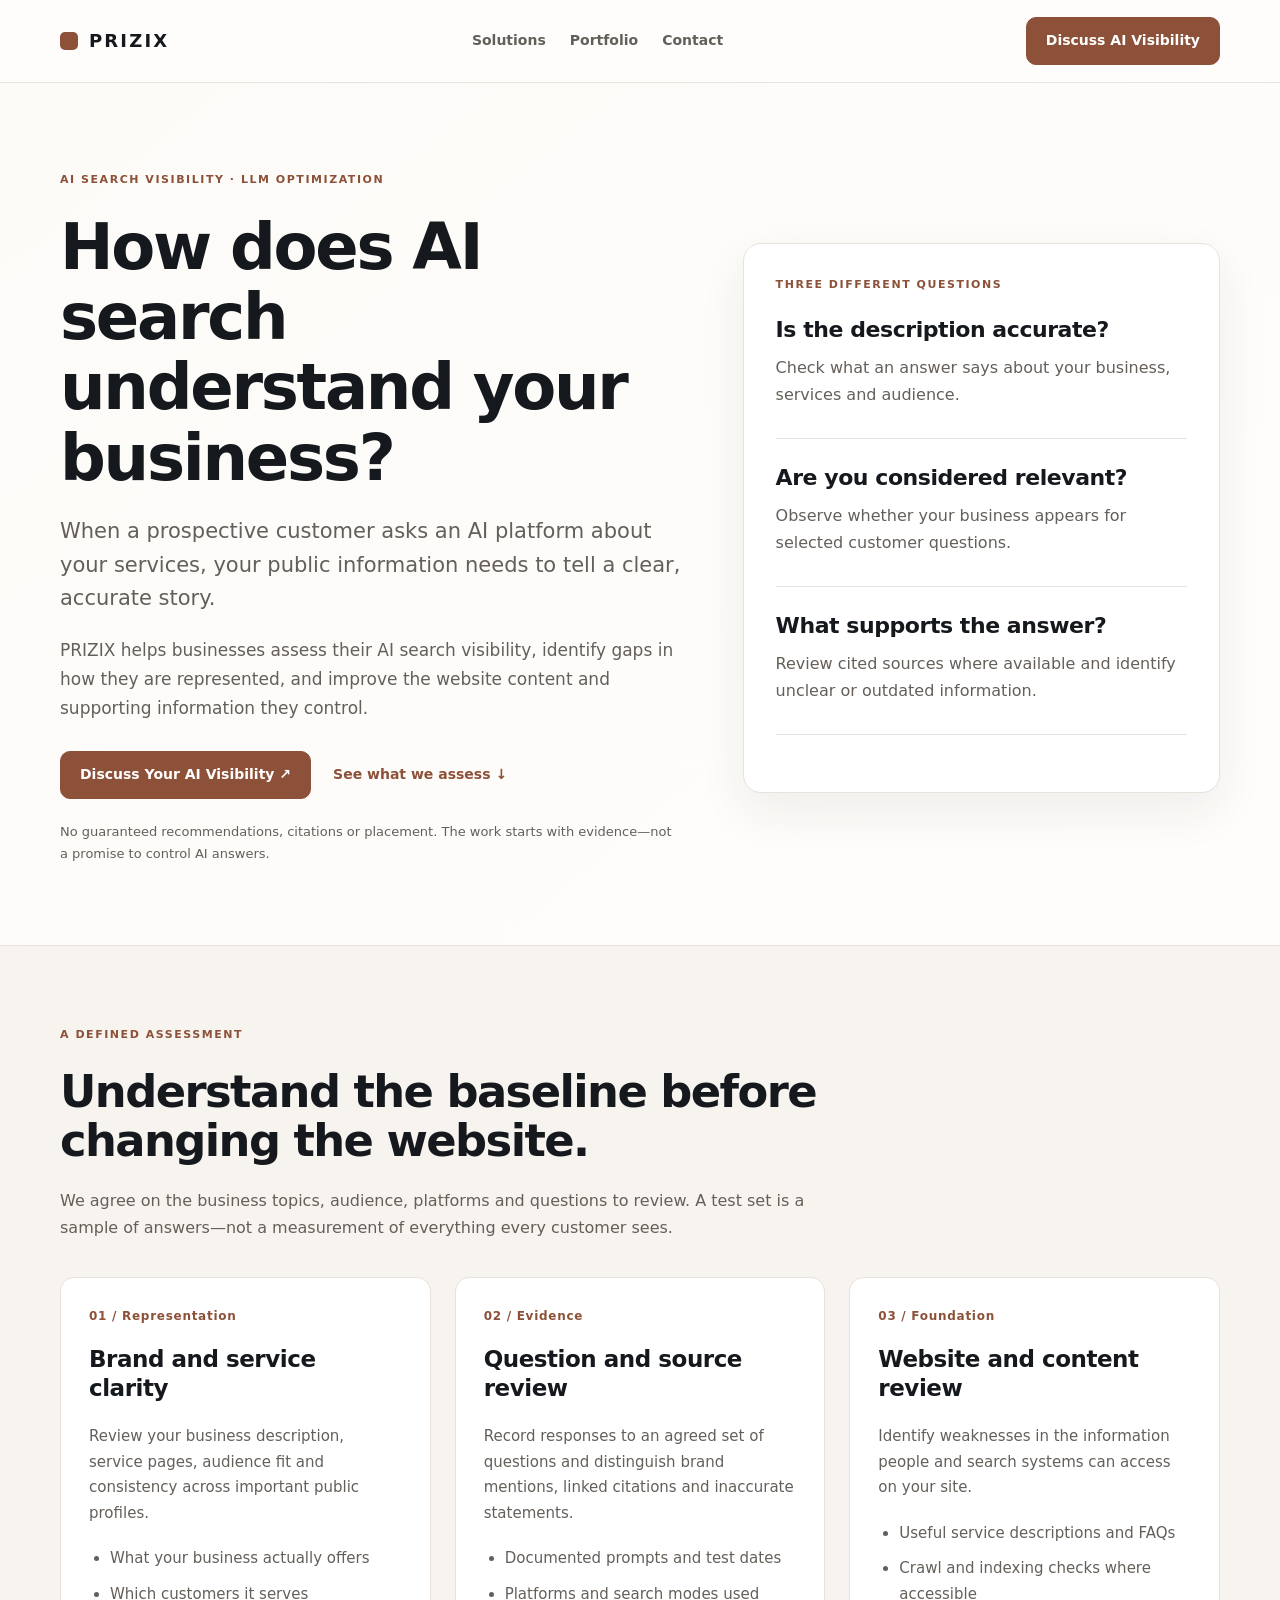
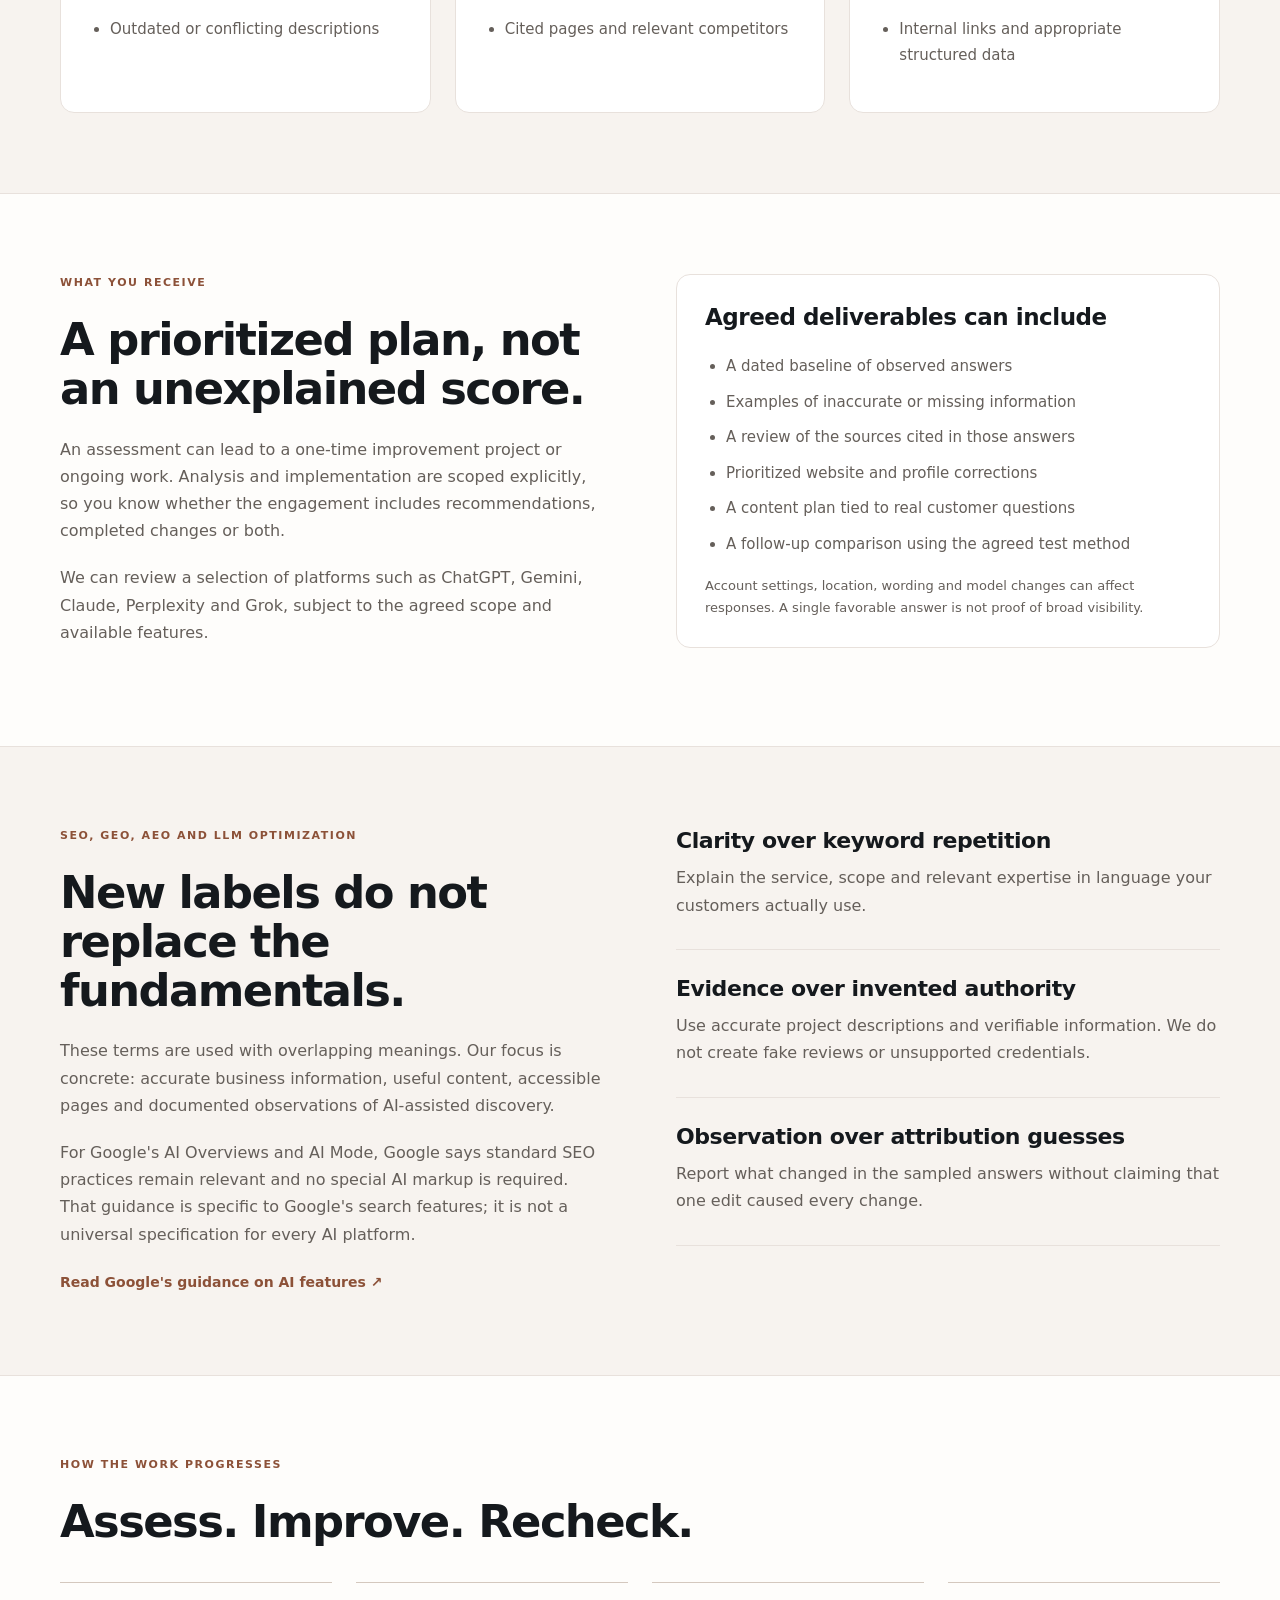
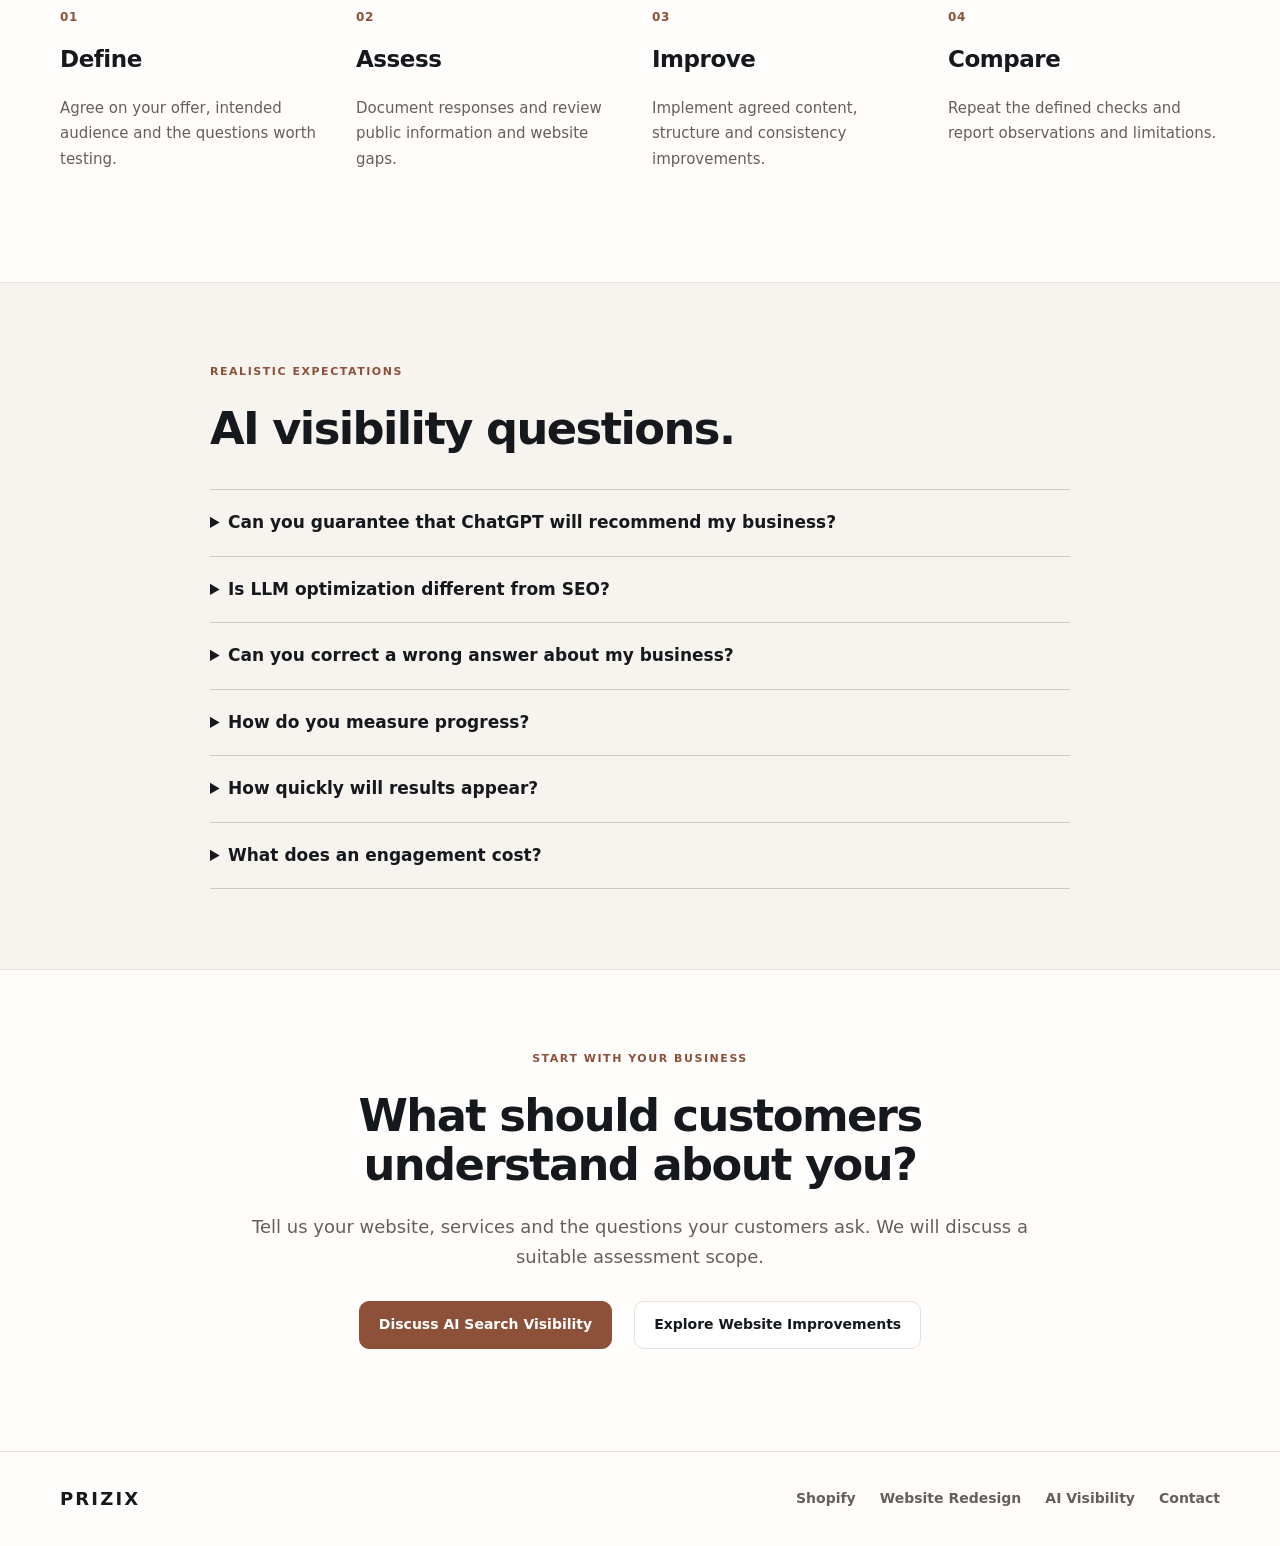
==== ai-search-visibility/index.html @ 083a82be "Add website redesign, AI visibility and WooCommerce migration service pages" ====
<!doctype html>
<html lang="en">
<head>
  <meta charset="utf-8"><meta name="viewport" content="width=device-width, initial-scale=1">
  <title>AI Search Visibility &amp; LLM Optimization Services | PRIZIX</title>
  <meta name="description" content="AI search visibility and LLM optimization services for businesses. Review brand representation, improve website clarity and track a defined set of AI questions.">
  <link rel="canonical" href="https://www.prizix.com/ai-search-visibility/">
  <link rel="icon" href="/favicon.svg" type="image/svg+xml"><link rel="stylesheet" href="/shopify/styles.css">
  <meta property="og:type" content="website"><meta property="og:title" content="AI Search Visibility &amp; LLM Optimization Services | PRIZIX">
  <meta property="og:description" content="Understand how AI-assisted search represents your business, identify gaps and prioritize practical improvements.">
  <meta property="og:url" content="https://www.prizix.com/ai-search-visibility/"><meta property="og:image" content="https://www.prizix.com/prizix-social-preview.png"><meta name="twitter:card" content="summary_large_image">
  <script type="application/ld+json">{"@context":"https://schema.org","@graph":[{"@type":"Service","name":"AI Search Visibility and LLM Optimization","url":"https://www.prizix.com/ai-search-visibility/","serviceType":"AI search visibility assessment and content improvement","provider":{"@type":"Organization","name":"PRIZIX","url":"https://www.prizix.com/"}},{"@type":"BreadcrumbList","itemListElement":[{"@type":"ListItem","position":1,"name":"Home","item":"https://www.prizix.com/"},{"@type":"ListItem","position":2,"name":"AI Search Visibility","item":"https://www.prizix.com/ai-search-visibility/"}]}]}</script>
</head>
<body>
  <a class="skip" href="#main">Skip to content</a>
  <header class="nav"><div class="container nav-inner"><a class="brand" href="/" aria-label="PRIZIX home"><span class="brand-dot" aria-hidden="true"></span>PRIZIX</a><nav aria-label="Primary navigation"><a href="/#solutions">Solutions</a><a href="/#portfolio">Portfolio</a><a href="/#contact">Contact</a></nav><a class="btn primary" href="/#contact">Discuss AI Visibility</a></div></header>
  <main id="main">
    <section class="hero"><div class="container hero-grid"><div><p class="eyebrow">AI search visibility · LLM optimization</p><h1>How does AI search understand your business?</h1><p class="lead">When a prospective customer asks an AI platform about your services, your public information needs to tell a clear, accurate story.</p><p class="intro">PRIZIX helps businesses assess their AI search visibility, identify gaps in how they are represented, and improve the website content and supporting information they control.</p><div class="actions"><a class="btn primary" href="/#contact">Discuss Your AI Visibility ↗</a><a class="text-link" href="#assessment">See what we assess ↓</a></div><p class="small">No guaranteed recommendations, citations or placement. The work starts with evidence—not a promise to control AI answers.</p></div><aside class="hero-card"><p class="eyebrow">Three different questions</p><div class="stack"><article><h3>Is the description accurate?</h3><p>Check what an answer says about your business, services and audience.</p></article><article><h3>Are you considered relevant?</h3><p>Observe whether your business appears for selected customer questions.</p></article><article><h3>What supports the answer?</h3><p>Review cited sources where available and identify unclear or outdated information.</p></article></div></aside></div></section>
    <section class="section tinted" id="assessment"><div class="container"><div class="section-head"><p class="eyebrow">A defined assessment</p><h2>Understand the baseline before changing the website.</h2><p>We agree on the business topics, audience, platforms and questions to review. A test set is a sample of answers—not a measurement of everything every customer sees.</p></div><div class="grid three"><article class="card"><span class="number">01 / Representation</span><h3>Brand and service clarity</h3><p>Review your business description, service pages, audience fit and consistency across important public profiles.</p><ul><li>What your business actually offers</li><li>Which customers it serves</li><li>Outdated or conflicting descriptions</li></ul></article><article class="card"><span class="number">02 / Evidence</span><h3>Question and source review</h3><p>Record responses to an agreed set of questions and distinguish brand mentions, linked citations and inaccurate statements.</p><ul><li>Documented prompts and test dates</li><li>Platforms and search modes used</li><li>Cited pages and relevant competitors</li></ul></article><article class="card"><span class="number">03 / Foundation</span><h3>Website and content review</h3><p>Identify weaknesses in the information people and search systems can access on your site.</p><ul><li>Useful service descriptions and FAQs</li><li>Crawl and indexing checks where accessible</li><li>Internal links and appropriate structured data</li></ul></article></div></div></section>
    <section class="section"><div class="container split"><div><p class="eyebrow">What you receive</p><h2>A prioritized plan, not an unexplained score.</h2><p>An assessment can lead to a one-time improvement project or ongoing work. Analysis and implementation are scoped explicitly, so you know whether the engagement includes recommendations, completed changes or both.</p><p>We can review a selection of platforms such as ChatGPT, Gemini, Claude, Perplexity and Grok, subject to the agreed scope and available features.</p></div><div class="card"><h3>Agreed deliverables can include</h3><ul><li>A dated baseline of observed answers</li><li>Examples of inaccurate or missing information</li><li>A review of the sources cited in those answers</li><li>Prioritized website and profile corrections</li><li>A content plan tied to real customer questions</li><li>A follow-up comparison using the agreed test method</li></ul><p class="small">Account settings, location, wording and model changes can affect responses. A single favorable answer is not proof of broad visibility.</p></div></div></section>
    <section class="section tinted"><div class="container split"><div><p class="eyebrow">SEO, GEO, AEO and LLM optimization</p><h2>New labels do not replace the fundamentals.</h2><p>These terms are used with overlapping meanings. Our focus is concrete: accurate business information, useful content, accessible pages and documented observations of AI-assisted discovery.</p><p>For Google's AI Overviews and AI Mode, Google says standard SEO practices remain relevant and no special AI markup is required. That guidance is specific to Google's search features; it is not a universal specification for every AI platform.</p><a class="text-link" href="https://developers.google.com/search/docs/appearance/ai-features">Read Google's guidance on AI features ↗</a></div><div class="stack"><article><h3>Clarity over keyword repetition</h3><p>Explain the service, scope and relevant expertise in language your customers actually use.</p></article><article><h3>Evidence over invented authority</h3><p>Use accurate project descriptions and verifiable information. We do not create fake reviews or unsupported credentials.</p></article><article><h3>Observation over attribution guesses</h3><p>Report what changed in the sampled answers without claiming that one edit caused every change.</p></article></div></div></section>
    <section class="section"><div class="container"><div class="section-head"><p class="eyebrow">How the work progresses</p><h2>Assess. Improve. Recheck.</h2></div><ol class="grid four process"><li><span class="number">01</span><h3>Define</h3><p>Agree on your offer, intended audience and the questions worth testing.</p></li><li><span class="number">02</span><h3>Assess</h3><p>Document responses and review public information and website gaps.</p></li><li><span class="number">03</span><h3>Improve</h3><p>Implement agreed content, structure and consistency improvements.</p></li><li><span class="number">04</span><h3>Compare</h3><p>Repeat the defined checks and report observations and limitations.</p></li></ol></div></section>
    <section class="section tinted"><div class="container faq"><p class="eyebrow">Realistic expectations</p><h2>AI visibility questions.</h2><details><summary>Can you guarantee that ChatGPT will recommend my business?</summary><p>No. PRIZIX does not control AI platforms, their sources or their recommendations. We can improve information you control and report observed answers, but cannot guarantee inclusion.</p></details><details><summary>Is LLM optimization different from SEO?</summary><p>There is substantial overlap in content quality, accessibility and clarity. AI visibility work additionally examines how selected AI answers describe or mention your business. It is not a replacement for technical SEO or useful service pages.</p></details><details><summary>Can you correct a wrong answer about my business?</summary><p>We can identify inaccurate source information and help correct pages or profiles you control. We can also document platform feedback options where available. Whether and when an AI platform changes its answer is outside our control.</p></details><details><summary>How do you measure progress?</summary><p>We compare a defined set of prompts, dates and platforms, recording mentions, citations and factual accuracy. Referral traffic and inquiries can be considered where tracking is available, but not every AI interaction produces a measurable website visit.</p></details><details><summary>How quickly will results appear?</summary><p>There is no reliable universal timeline. Source updates, retrieval behavior and model changes vary. We separate completed work from observed visibility changes rather than promising a result by a specific date.</p></details><details><summary>What does an engagement cost?</summary><p>Cost depends on the platforms and questions reviewed, the number of pages or profiles, implementation needs and any ongoing reporting. We agree on those deliverables before quoting.</p></details></div></section>
    <section class="section"><div class="container closing"><p class="eyebrow">Start with your business</p><h2>What should customers understand about you?</h2><p>Tell us your website, services and the questions your customers ask. We will discuss a suitable assessment scope.</p><div class="actions"><a class="btn primary" href="/#contact">Discuss AI Search Visibility</a><a class="btn" href="/website-redesign/">Explore Website Improvements</a></div></div></section>
  </main>
  <footer><div class="container footer-inner"><a class="brand" href="/">PRIZIX</a><nav aria-label="Footer navigation"><a href="/shopify/">Shopify</a><a href="/website-redesign/">Website Redesign</a><a href="/ai-search-visibility/" aria-current="page">AI Visibility</a><a href="/#contact">Contact</a></nav></div></footer>
</body>
</html>
---- shopify/styles.css ----
:root{--bg:#fefdfb;--surface:#fff;--tinted:#f7f3ef;--ink:#15191d;--muted:#655f5a;--line:#e8e1dc;--accent:#8c5138;--accent-hover:#75412c}
*{box-sizing:border-box}html{scroll-behavior:smooth;scroll-padding-top:120px}body{margin:0;background:var(--bg);color:var(--ink);font-family:ui-sans-serif,system-ui,-apple-system,"Segoe UI",sans-serif;line-height:1.7}a{color:inherit;text-decoration:none}p{color:var(--muted);margin:0 0 20px}h1,h2,h3{line-height:1.1;letter-spacing:-.035em;margin:0 0 22px}h1{font-size:clamp(42px,5vw,70px);max-width:750px}h2{font-size:clamp(32px,3.5vw,48px)}h3{font-size:23px;letter-spacing:-.02em;line-height:1.25}ul{padding-left:21px;color:var(--muted)}li{margin-bottom:10px}strong{color:var(--ink)}.container{width:min(1160px,calc(100% - 48px));margin:auto}.nav{position:sticky;top:0;z-index:10;background:rgba(254,253,251,.97);border-bottom:1px solid var(--line)}.nav-inner{display:flex;align-items:center;justify-content:space-between;gap:24px;padding:17px 0}.brand{display:inline-flex;align-items:center;gap:11px;font-size:18px;letter-spacing:.12em;font-weight:900;white-space:nowrap}.brand-dot{width:18px;height:18px;border-radius:5px;background:var(--accent)}nav{display:flex;flex-wrap:wrap;gap:24px;font-size:14px;font-weight:650;color:var(--muted)}nav a:hover,.text-link:hover{color:var(--accent);text-decoration:underline}.btn{display:inline-flex;align-items:center;justify-content:center;gap:12px;min-height:48px;padding:12px 19px;border-radius:10px;border:1px solid var(--line);background:white;font-size:14px;font-weight:750;line-height:1.4;text-align:center}.btn.primary{background:var(--accent);border-color:var(--accent);color:white}.btn.primary:hover{background:var(--accent-hover)}a:focus-visible,summary:focus-visible{outline:3px solid var(--accent);outline-offset:5px}.skip{position:fixed;top:-90px;left:16px;background:white;padding:12px;z-index:30}.skip:focus{top:12px}.hero{padding:88px 0 80px;background:linear-gradient(140deg,#fcfbf8,transparent)}.hero-grid{display:grid;grid-template-columns:1.3fr 1fr;align-items:center;gap:62px}.eyebrow{text-transform:uppercase;letter-spacing:.14em;font-size:11px;font-weight:850;color:var(--accent);margin-bottom:22px}.lead{font-size:21px;line-height:1.6}.intro{font-size:17px}.actions{display:flex;align-items:center;flex-wrap:wrap;gap:22px;margin:28px 0 22px}.text-link{font-size:14px;font-weight:750;color:var(--accent)}.small{font-size:13px;line-height:1.7;margin:18px 0 0}.hero-card{background:white;border:1px solid var(--line);border-radius:18px;padding:32px;box-shadow:0 18px 48px rgba(58,38,28,.07)}.hero-card>a{display:flex;gap:14px;align-items:baseline;border-top:1px solid var(--line);padding:23px 0}.hero-card>a:hover strong{color:var(--accent)}.hero-card strong{display:block;font-size:16px;line-height:1.4}.hero-card small{display:block;color:var(--muted);font-size:13px;line-height:1.65;margin-top:6px}.number{color:var(--accent);font-size:12px;font-weight:800;letter-spacing:.06em;display:block;margin-bottom:18px}.hero-card .number{margin:0}.card-note{padding:23px 0 0;border-top:1px solid var(--line);font-size:22px;font-weight:650;letter-spacing:-.03em;line-height:1.4}.section{padding:80px 0}.tinted{background:var(--tinted);border-block:1px solid var(--line)}.section-head{max-width:760px;margin-bottom:36px}.grid{display:grid;gap:24px}.three{grid-template-columns:repeat(3,minmax(0,1fr))}.four{grid-template-columns:repeat(4,minmax(0,1fr))}.card{background:white;border:1px solid var(--line);border-radius:14px;padding:28px}.card p,.card li{font-size:15px}.card .small{font-size:13px}.split{display:grid;grid-template-columns:1fr 1fr;gap:72px;align-items:start}.stack article{border-bottom:1px solid var(--line);margin-bottom:25px;padding-bottom:10px}.stack h3{font-size:22px;margin-bottom:10px}.process{list-style:none;padding:0;margin:0}.process li{border-top:1px solid #d4c8be;padding-top:24px}.process p{font-size:15px}.faq{max-width:860px}.faq h2{margin-bottom:36px}details{border-top:1px solid #d4c8be;padding:20px 0}details:last-child{border-bottom:1px solid #d4c8be}summary{cursor:pointer;font-size:17px;font-weight:650;line-height:1.5;padding-right:12px}details p{margin:18px 0 0;font-size:15px;max-width:740px}.closing{max-width:820px;text-align:center}.closing .actions{justify-content:center}.closing>p:not(.eyebrow){font-size:18px}footer{border-top:1px solid var(--line);padding:32px 0}.footer-inner{display:flex;justify-content:space-between;align-items:center;gap:24px}
@media(max-width:960px){.hero-grid{gap:32px;grid-template-columns:1.15fr 1fr}.three{grid-template-columns:1fr}.four{grid-template-columns:1fr 1fr}.split{gap:32px}.nav-inner{gap:16px}nav{gap:16px}.hero{padding:60px 0}.hero-card{padding:24px}}
@media(max-width:700px){html{scroll-padding-top:155px}.container{width:calc(100% - 36px)}.nav-inner{flex-wrap:wrap;padding:14px 0;gap:12px}.nav-inner nav{order:3;width:100%;justify-content:center;font-size:13px}.nav-inner>.btn{font-size:12px;min-height:42px;padding:9px 12px}.hero-grid,.split,.four{grid-template-columns:1fr}.hero-grid{gap:34px}.hero{padding:42px 0 52px}.lead{font-size:19px}.section{padding:54px 0}.card{padding:24px}.actions{gap:18px}.footer-inner{align-items:flex-start;flex-direction:column}.footer-inner nav{gap:16px}.closing{text-align:left}.closing .actions{justify-content:flex-start}}
@media(prefers-reduced-motion:reduce){html{scroll-behavior:auto}}
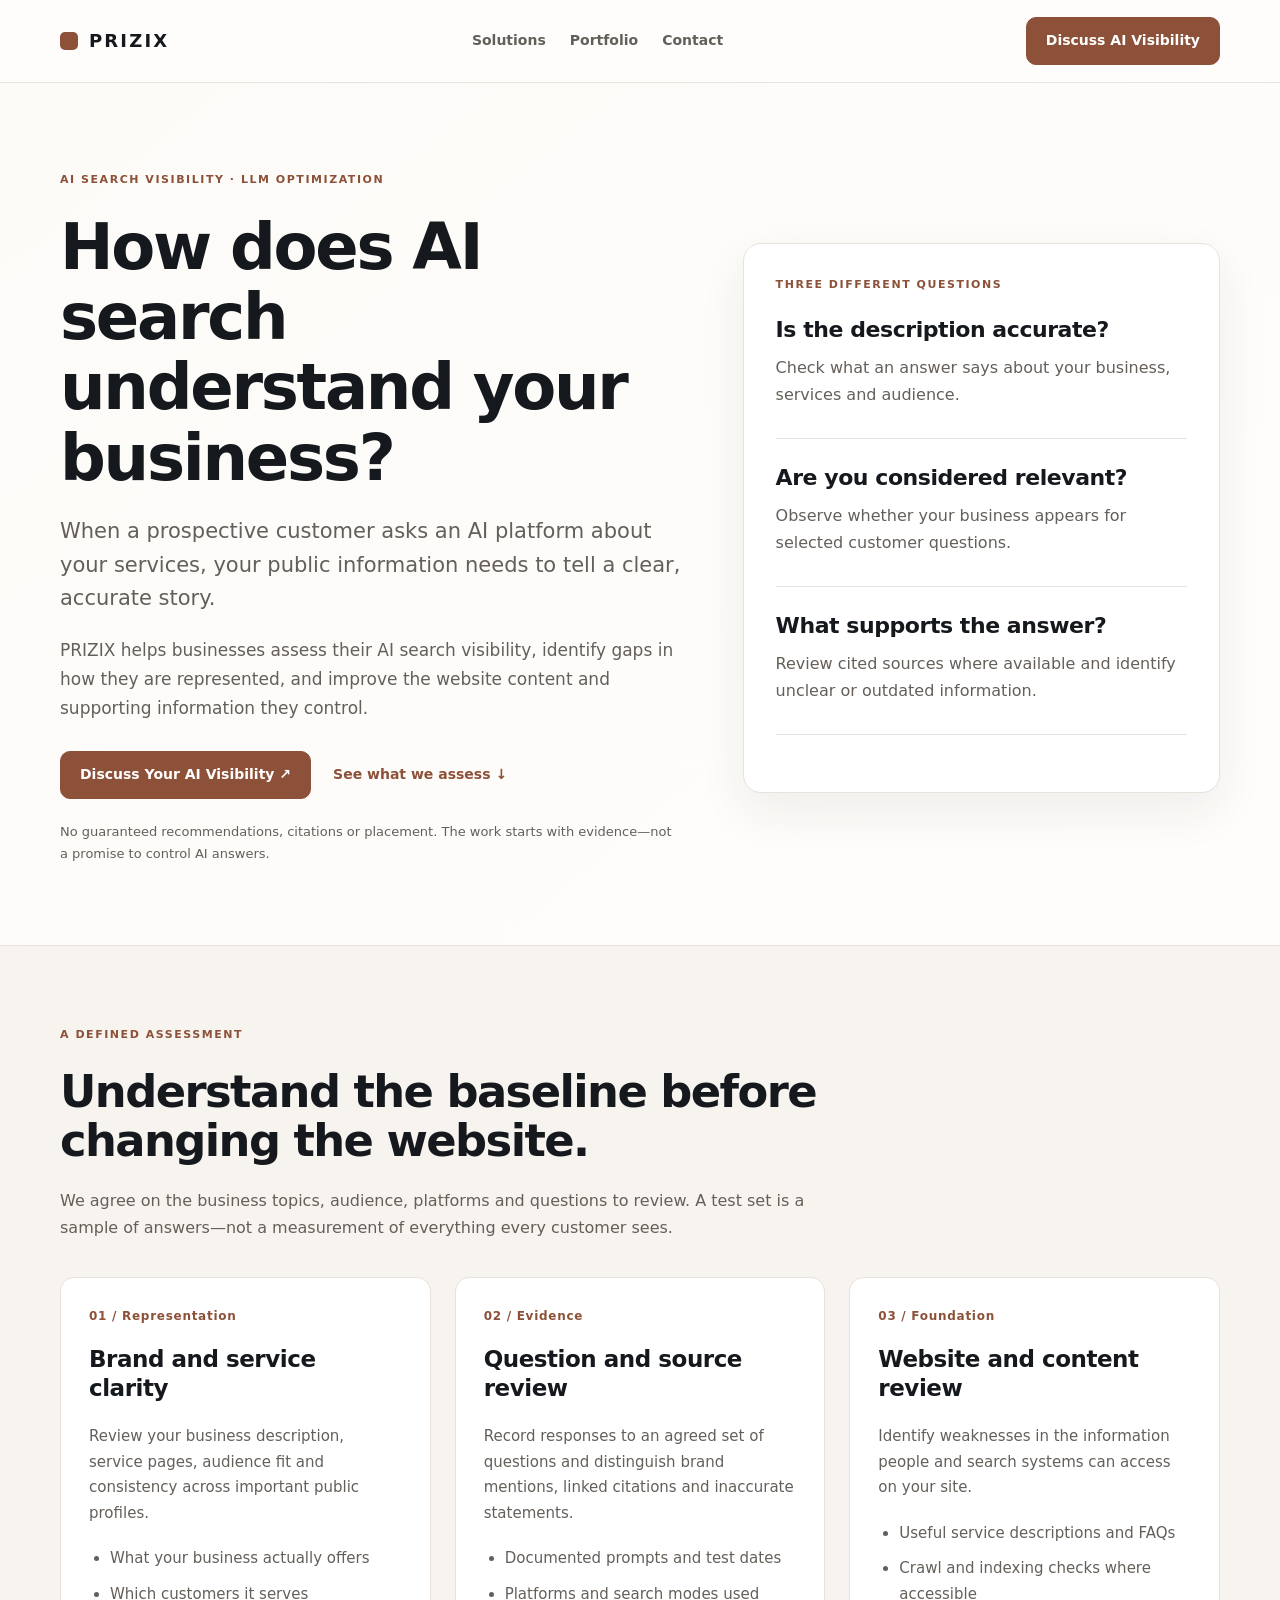
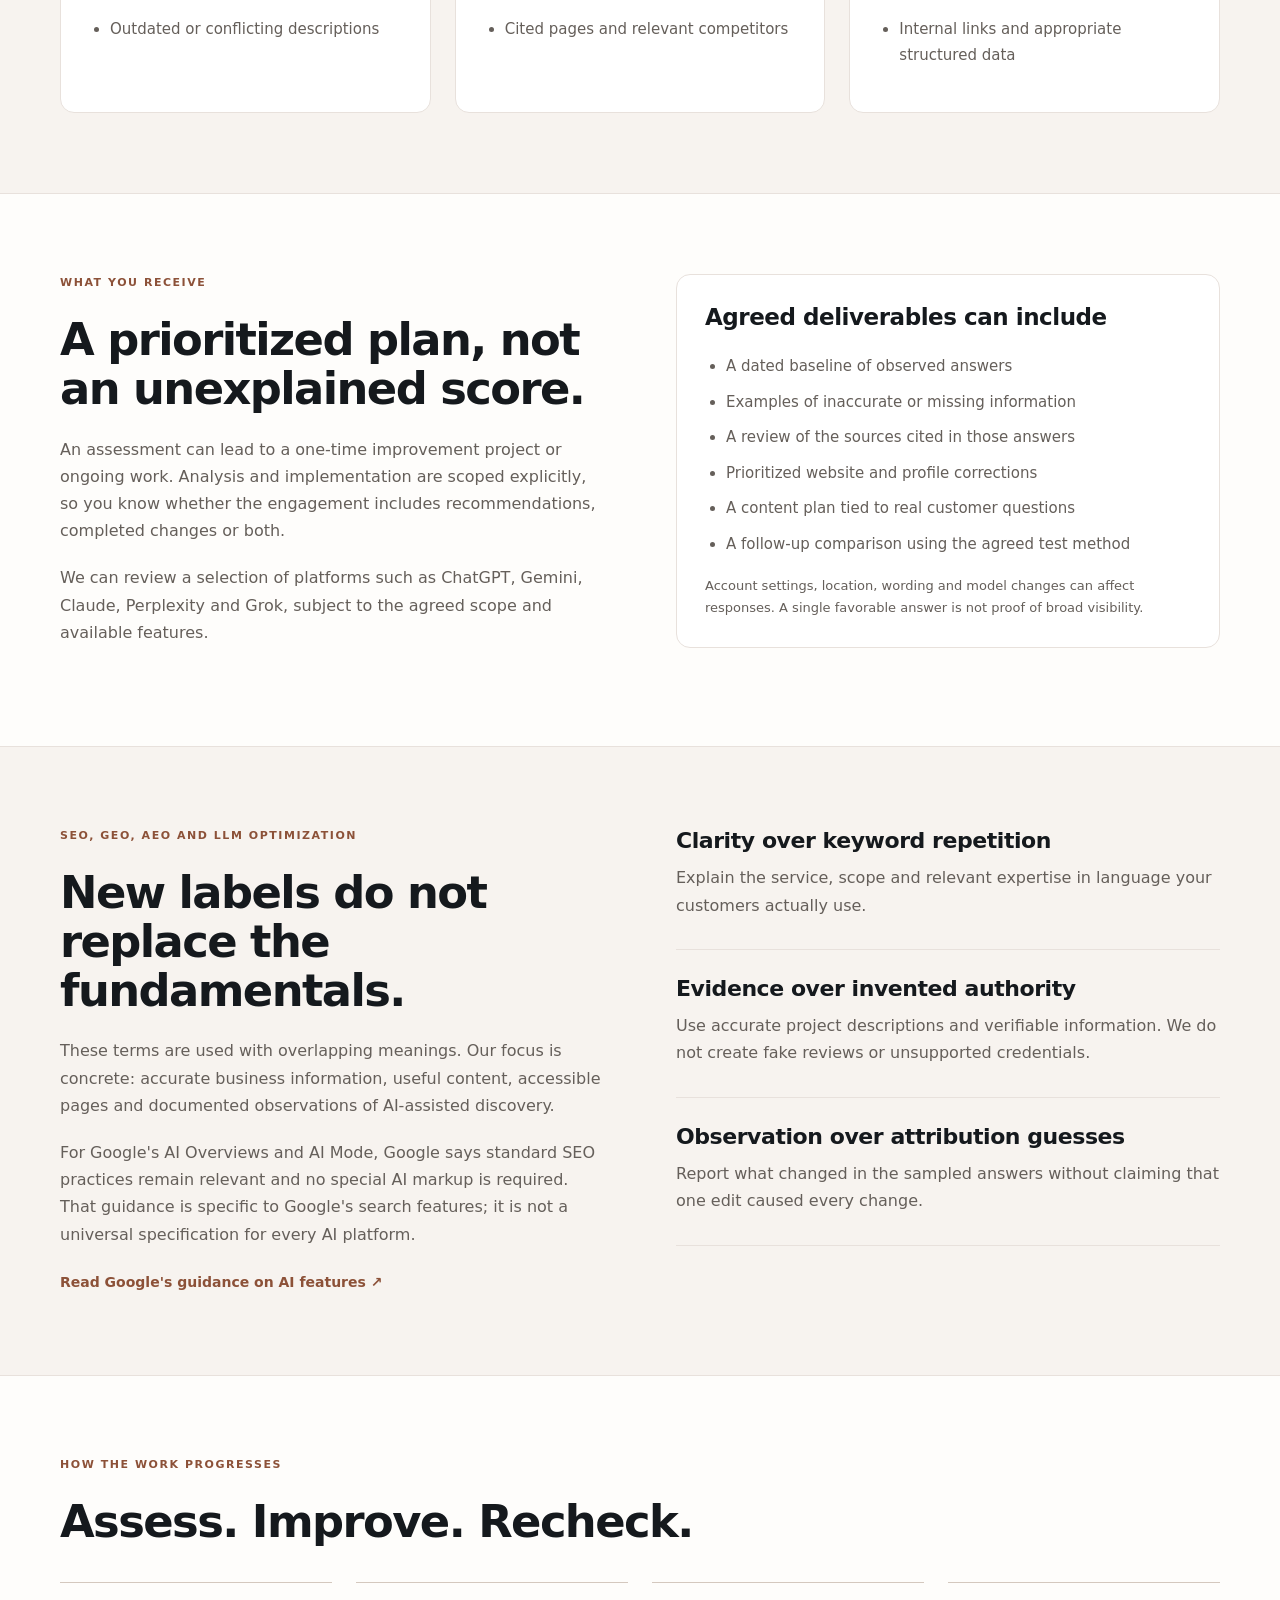
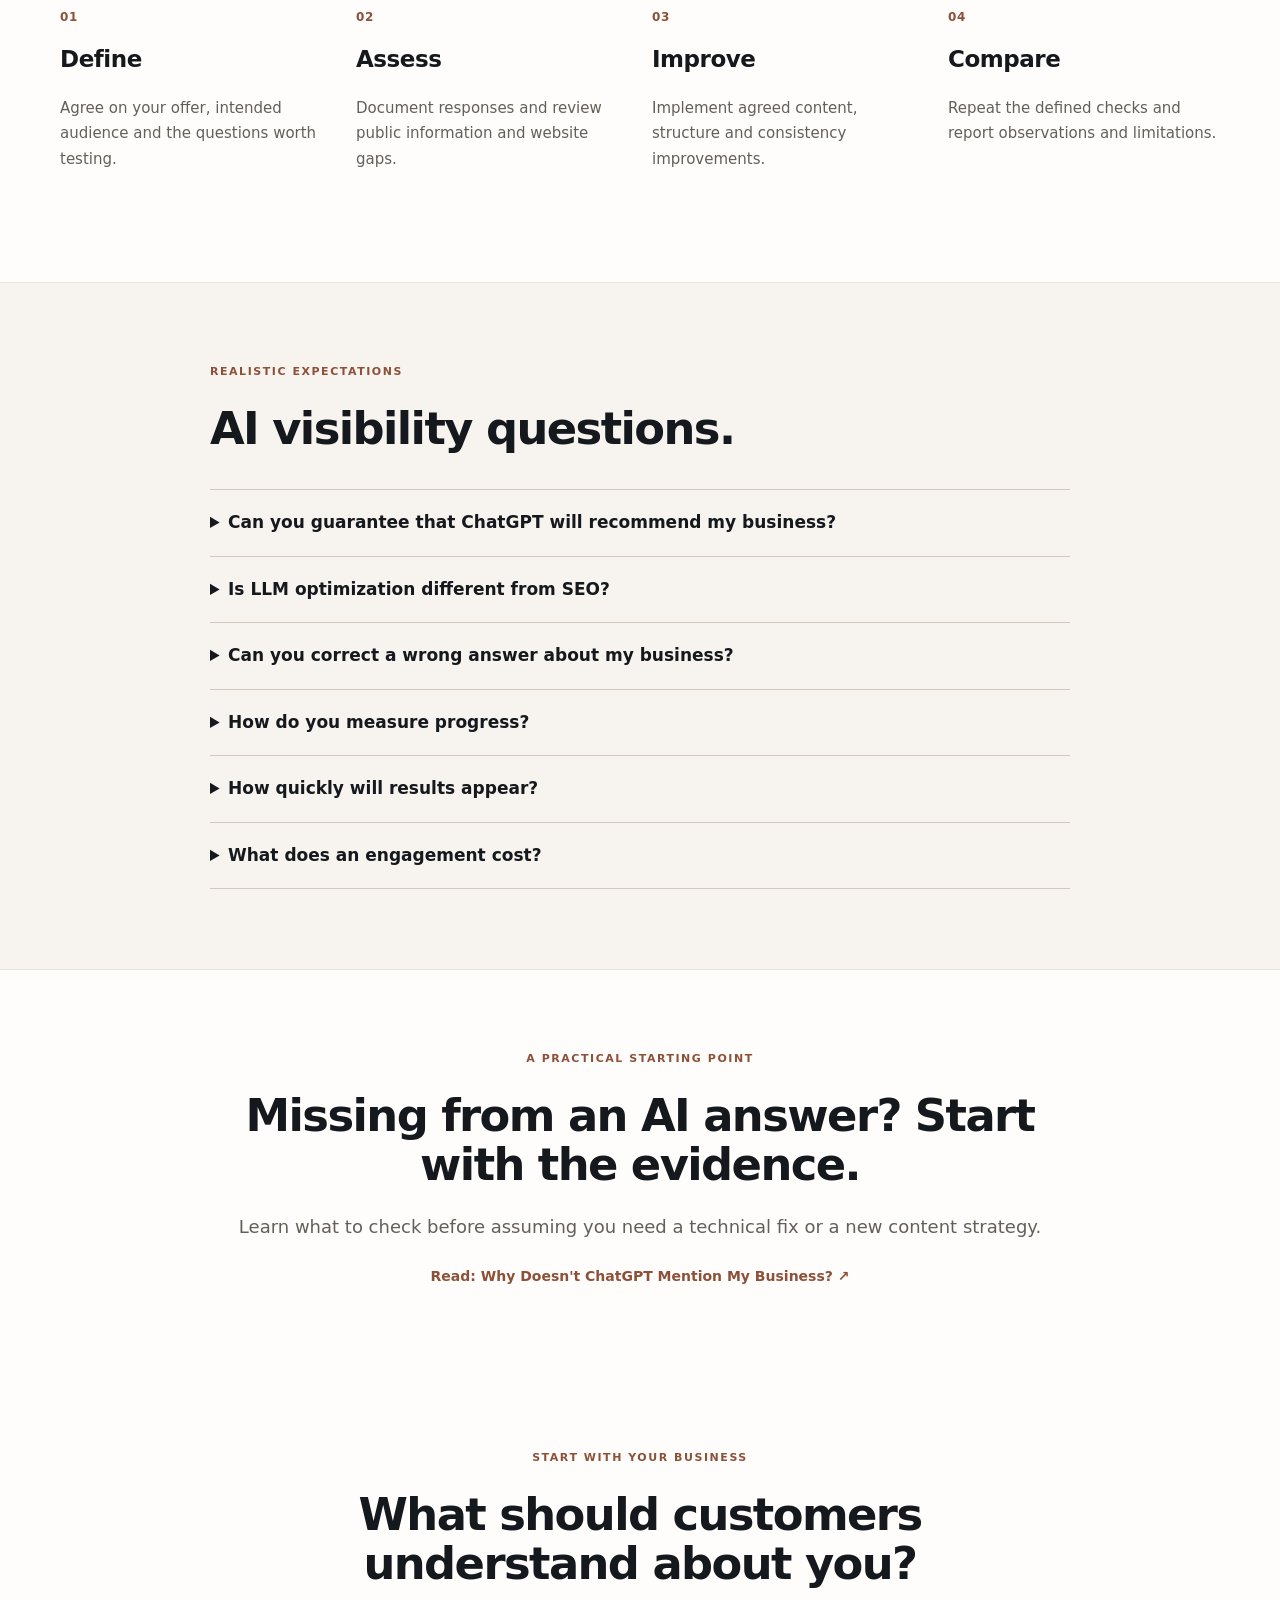
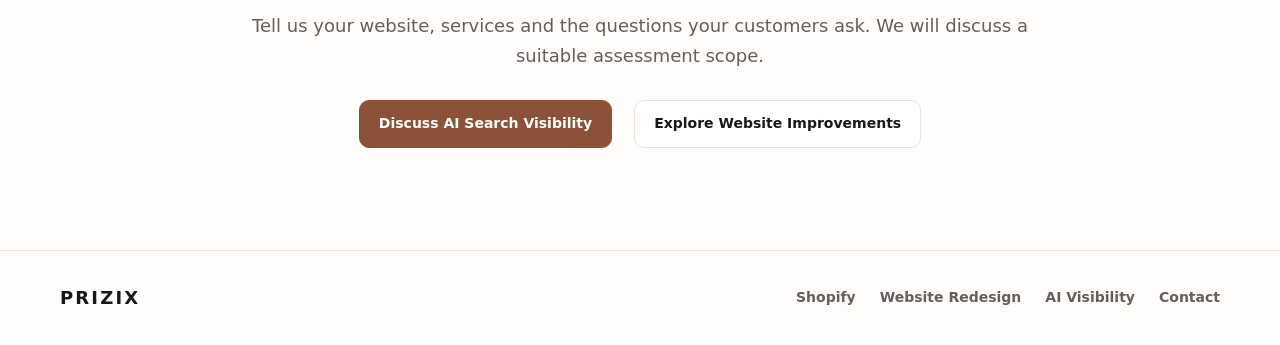
==== commit d8b532ad: "Add PRIZIX About page and practical AI search visibility article" ====
--- a/ai-search-visibility/index.html
+++ b/ai-search-visibility/index.html
@@ -21,6 +21,7 @@
     <section class="section tinted"><div class="container split"><div><p class="eyebrow">SEO, GEO, AEO and LLM optimization</p><h2>New labels do not replace the fundamentals.</h2><p>These terms are used with overlapping meanings. Our focus is concrete: accurate business information, useful content, accessible pages and documented observations of AI-assisted discovery.</p><p>For Google's AI Overviews and AI Mode, Google says standard SEO practices remain relevant and no special AI markup is required. That guidance is specific to Google's search features; it is not a universal specification for every AI platform.</p><a class="text-link" href="https://developers.google.com/search/docs/appearance/ai-features">Read Google's guidance on AI features ↗</a></div><div class="stack"><article><h3>Clarity over keyword repetition</h3><p>Explain the service, scope and relevant expertise in language your customers actually use.</p></article><article><h3>Evidence over invented authority</h3><p>Use accurate project descriptions and verifiable information. We do not create fake reviews or unsupported credentials.</p></article><article><h3>Observation over attribution guesses</h3><p>Report what changed in the sampled answers without claiming that one edit caused every change.</p></article></div></div></section>
     <section class="section"><div class="container"><div class="section-head"><p class="eyebrow">How the work progresses</p><h2>Assess. Improve. Recheck.</h2></div><ol class="grid four process"><li><span class="number">01</span><h3>Define</h3><p>Agree on your offer, intended audience and the questions worth testing.</p></li><li><span class="number">02</span><h3>Assess</h3><p>Document responses and review public information and website gaps.</p></li><li><span class="number">03</span><h3>Improve</h3><p>Implement agreed content, structure and consistency improvements.</p></li><li><span class="number">04</span><h3>Compare</h3><p>Repeat the defined checks and report observations and limitations.</p></li></ol></div></section>
     <section class="section tinted"><div class="container faq"><p class="eyebrow">Realistic expectations</p><h2>AI visibility questions.</h2><details><summary>Can you guarantee that ChatGPT will recommend my business?</summary><p>No. PRIZIX does not control AI platforms, their sources or their recommendations. We can improve information you control and report observed answers, but cannot guarantee inclusion.</p></details><details><summary>Is LLM optimization different from SEO?</summary><p>There is substantial overlap in content quality, accessibility and clarity. AI visibility work additionally examines how selected AI answers describe or mention your business. It is not a replacement for technical SEO or useful service pages.</p></details><details><summary>Can you correct a wrong answer about my business?</summary><p>We can identify inaccurate source information and help correct pages or profiles you control. We can also document platform feedback options where available. Whether and when an AI platform changes its answer is outside our control.</p></details><details><summary>How do you measure progress?</summary><p>We compare a defined set of prompts, dates and platforms, recording mentions, citations and factual accuracy. Referral traffic and inquiries can be considered where tracking is available, but not every AI interaction produces a measurable website visit.</p></details><details><summary>How quickly will results appear?</summary><p>There is no reliable universal timeline. Source updates, retrieval behavior and model changes vary. We separate completed work from observed visibility changes rather than promising a result by a specific date.</p></details><details><summary>What does an engagement cost?</summary><p>Cost depends on the platforms and questions reviewed, the number of pages or profiles, implementation needs and any ongoing reporting. We agree on those deliverables before quoting.</p></details></div></section>
+    <section class="section"><div class="container closing"><p class="eyebrow">A practical starting point</p><h2>Missing from an AI answer? Start with the evidence.</h2><p>Learn what to check before assuming you need a technical fix or a new content strategy.</p><a class="text-link" href="/insights/why-chatgpt-doesnt-mention-my-business/">Read: Why Doesn't ChatGPT Mention My Business? ↗</a></div></section>
     <section class="section"><div class="container closing"><p class="eyebrow">Start with your business</p><h2>What should customers understand about you?</h2><p>Tell us your website, services and the questions your customers ask. We will discuss a suitable assessment scope.</p><div class="actions"><a class="btn primary" href="/#contact">Discuss AI Search Visibility</a><a class="btn" href="/website-redesign/">Explore Website Improvements</a></div></div></section>
   </main>
   <footer><div class="container footer-inner"><a class="brand" href="/">PRIZIX</a><nav aria-label="Footer navigation"><a href="/shopify/">Shopify</a><a href="/website-redesign/">Website Redesign</a><a href="/ai-search-visibility/" aria-current="page">AI Visibility</a><a href="/#contact">Contact</a></nav></div></footer>
